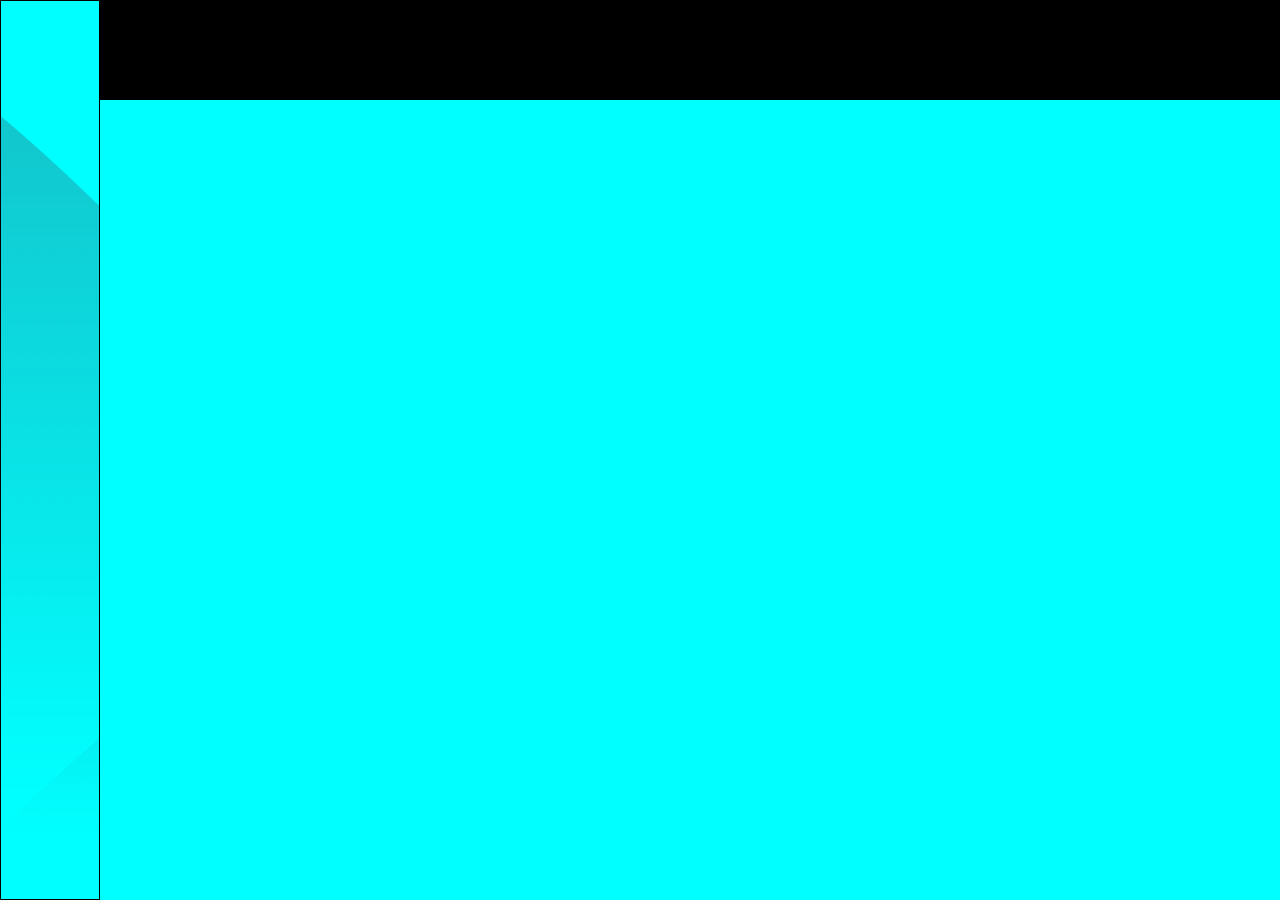
==== index.html @ ba5d227d "inserimento header e sidebar" ====
<!DOCTYPE html>
<html lang="en">
<head>
    <meta charset="UTF-8">
    <meta http-equiv="X-UA-Compatible" content="IE=edge">
    <meta name="viewport" content="width=device-width, initial-scale=1.0">
    <!-- Custom style  -->
    <link rel="stylesheet" href="css/style.css">

    <!-- Bootstrap  -->
    <link rel="stylesheet" href="	https://cdn.jsdelivr.net/npm/bootstrap@5.3.0-alpha1/dist/css/bootstrap.min.css">

    <!-- Fontawesome  -->
    <link rel="stylesheet" href="https://cdnjs.cloudflare.com/ajax/libs/font-awesome/6.3.0/css/all.min.css" integrity="sha512-SzlrxWUlpfuzQ+pcUCosxcglQRNAq/DZjVsC0lE40xsADsfeQoEypE+enwcOiGjk/bSuGGKHEyjSoQ1zVisanQ==" crossorigin="anonymous" referrerpolicy="no-referrer" />
    <title>Dashboard</title>
</head>
<body>
    <div class="wrapper">
        <nav class="sidebar">
            <div class="content">
                <div class="sidebar-content">
                    <ul>
                        <li><i class="fa-solid fa-house"></i></li>
                        <li><i class="fa-solid fa-chart-simple"></i></li>
                        <li><i class="fa-solid fa-signal"></i></li>
                    </ul>
                </div>
            </div>
            <header class="header">

            </header>
            <div class="main-content">

            </div>
        </nav>
    </div>
</body>
</html>
---- css/style.css ----
:root {
    --sidebar-width: 100px;
    --header-height: 100px;

}

.wrapper {
    width: 100%;
    height: 100vh;

    /* debug */
    background-color: aqua;
}

.sidebar {
    width: var(--sidebar-width);
    height: 100%;
    background-image: url(../img/sidebar-bg.png);

    /* debug  */
    border: 1px solid black;
    
}

.header {
    height: var(--header-height);
    width: calc(100% - var(--sidebar-width));
    position: fixed;
    top: 0;
    right: 0;

    /* debug */
    border: 1px solid black;
    background-color: black;
}

.content {
    height: calc(100% - var(--header-height));
}


ul {
    list-style-type: none;
}
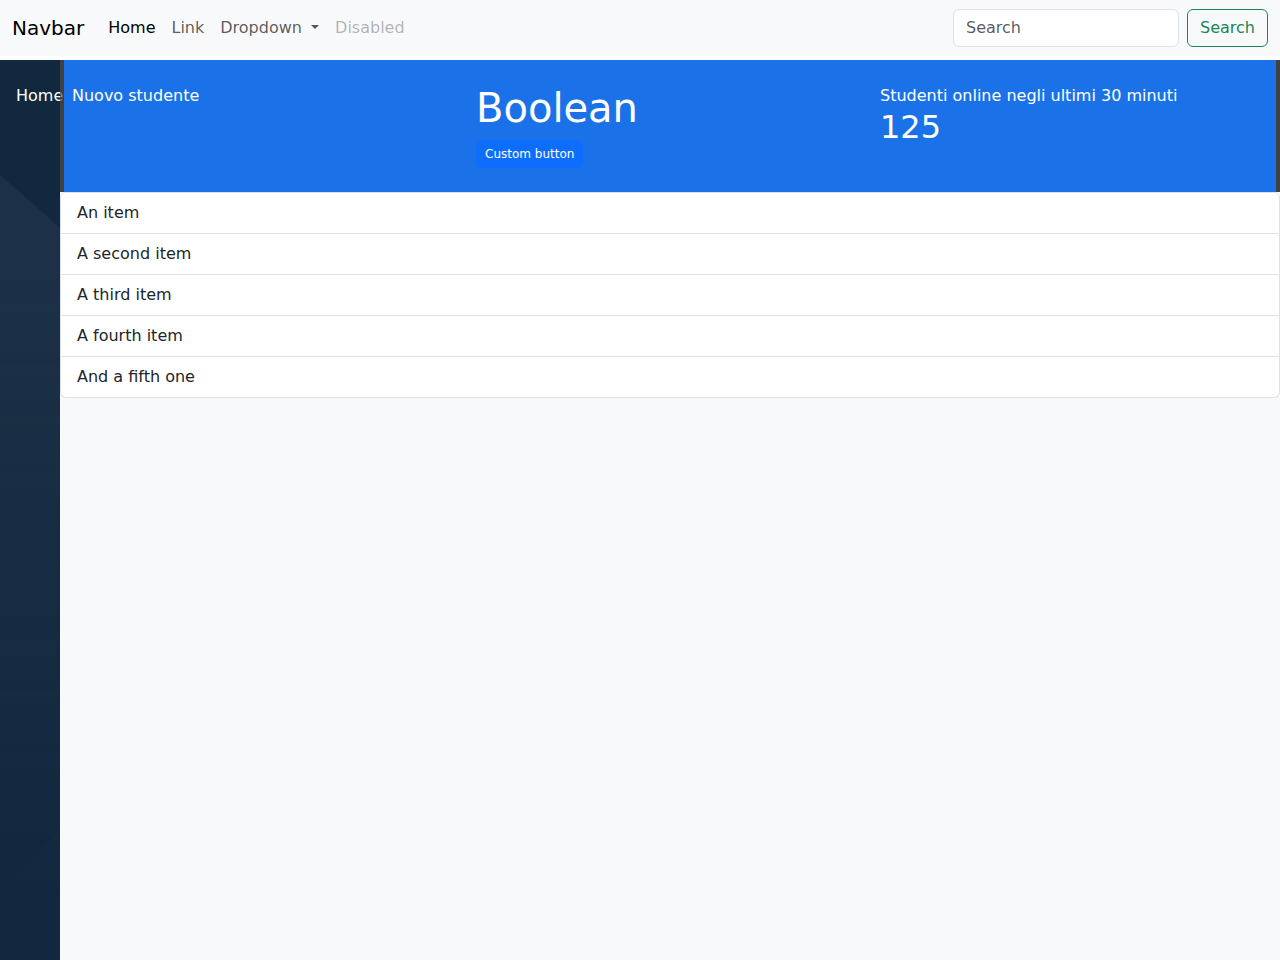
==== commit 8ad2f6eb: "responsive main top content" ====
--- a/index.html
+++ b/index.html
@@ -15,24 +15,95 @@
     <title>Dashboard</title>
 </head>
 <body>
-    <div class="wrapper">
-        <nav class="sidebar">
-            <div class="content">
-                <div class="sidebar-content">
-                    <ul>
-                        <li><i class="fa-solid fa-house"></i></li>
-                        <li><i class="fa-solid fa-chart-simple"></i></li>
-                        <li><i class="fa-solid fa-signal"></i></li>
+    <div class="ms_wrapper">
+        <header class="ms_header">
+            <nav class="navbar navbar-expand-lg bg-body-tertiary">
+                <div class="container-fluid">
+                  <a class="navbar-brand" href="#">Navbar</a>
+                  <button class="navbar-toggler" type="button" data-bs-toggle="collapse" data-bs-target="#navbarSupportedContent" aria-controls="navbarSupportedContent" aria-expanded="false" aria-label="Toggle navigation">
+                    <span class="navbar-toggler-icon"></span>
+                  </button>
+                  <div class="collapse navbar-collapse" id="navbarSupportedContent">
+                    <ul class="navbar-nav me-auto mb-2 mb-lg-0">
+                      <li class="nav-item">
+                        <a class="nav-link active" aria-current="page" href="#">Home</a>
+                      </li>
+                      <li class="nav-item">
+                        <a class="nav-link" href="#">Link</a>
+                      </li>
+                      <li class="nav-item dropdown">
+                        <a class="nav-link dropdown-toggle" href="#" role="button" data-bs-toggle="dropdown" aria-expanded="false">
+                          Dropdown
+                        </a>
+                        <ul class="dropdown-menu">
+                          <li><a class="dropdown-item" href="#">Action</a></li>
+                          <li><a class="dropdown-item" href="#">Another action</a></li>
+                          <li><hr class="dropdown-divider"></li>
+                          <li><a class="dropdown-item" href="#">Something else here</a></li>
+                        </ul>
+                      </li>
+                      <li class="nav-item">
+                        <a class="nav-link disabled">Disabled</a>
+                      </li>
                     </ul>
+                    <form class="d-flex" role="search">
+                      <input class="form-control me-2" type="search" placeholder="Search" aria-label="Search">
+                      <button class="btn btn-outline-success" type="submit">Search</button>
+                    </form>
+                  </div>
+                </div>
+              </nav>
+        </header>
+        <nav class="ms_sidebar">
+            
+            <div class="ms_content">
+                <div class="ms_sidebar-content">
+                    <ul class="list-group py-4 px-3">
+                        <li><a href=""><i class="fa-solid fa-house"></i></a><span>Home</span></li>
+                        <li><a href=""><i class="fa-solid fa-chart-simple"></i></a></li>
+                        <li><a href=""><i class="fa-solid fa-signal"></i></a></li>
+                    </ul>
+
+                    <div class="ms_gear py-4 px-3">
+                        <i class="fa-solid fa-gear"></i>
+                    </div>
                 </div>
             </div>
-            <header class="header">
 
-            </header>
-            <div class="main-content">
-
+            <div class="ms_main-content">
+                <div class="container-fluid">
+                    <div class="row ms_top-content py-4 row-cols-1 row-cols-md-3 g-3">
+                        <div class="col ms_new-student">
+                            <span>Nuovo studente</span><i class="fa-regular fa-square-plus"></i>
+                        </div>
+                        <div class="col ms_boolean">
+                            <h1>Boolean</h1>
+                            <button type="button" class="btn btn-primary"
+                            style="--bs-btn-padding-y: .25rem; --bs-btn-padding-x: .5rem; --bs-btn-font-size: .75rem;">
+                            Custom button
+                            </button>
+                        </div>
+                        <div class="col ms_online-students">
+                            <span>Studenti online negli ultimi 30 minuti</span>
+                            <h2>125</h2>
+                        </div>
+                    </div>
+                </div>
+                <div class="ms_bottom-content">
+                    <ul class="list-group">
+                        <li class="list-group-item">An item</li>
+                        <li class="list-group-item">A second item</li>
+                        <li class="list-group-item">A third item</li>
+                        <li class="list-group-item">A fourth item</li>
+                        <li class="list-group-item">And a fifth one</li>
+                      </ul>
+                </div>
             </div>
         </nav>
+
+       
+
+        
     </div>
 </body>
 </html>--- a/css/style.css
+++ b/css/style.css
@@ -1,46 +1,79 @@
 :root {
-    --sidebar-width: 100px;
-    --header-height: 100px;
+    --sidebar-width: 60px;
+    --header-height: 60px;
 
 }
 
-.wrapper {
+/* MAIN CONTENT  */
+.ms_wrapper {
     width: 100%;
     height: 100vh;
-
-    /* debug */
-    background-color: aqua;
+    /* debug  */
+    background-color: grey;
 }
 
-.sidebar {
+/* SIDEBAR  */
+.ms_sidebar {
+   width: 100%;
+   display: flex;
+}
+
+.ms_sidebar-content {
     width: var(--sidebar-width);
-    height: 100%;
+    height: 100vh;
     background-image: url(../img/sidebar-bg.png);
+    background-color: #11283e;
+    color: white;
 
-    /* debug  */
-    border: 1px solid black;
+}
+
+.ms_main-content {
+    /* overflow-y: auto; */
+    background-color: rgba(0,0,0,0.5);
     
 }
 
-.header {
-    height: var(--header-height);
-    width: calc(100% - var(--sidebar-width));
-    position: fixed;
-    top: 0;
-    right: 0;
-
-    /* debug */
-    border: 1px solid black;
-    background-color: black;
-}
-
-.content {
+.ms_content {
     height: calc(100% - var(--header-height));
 }
-
 
 ul {
     list-style-type: none;
 }
-                    
+
+ul a {
+    color: white;
+}
+
+
+
+/* HEADER  */
+.ms_header {
+    height: var(--header-height);
+    width: 100%;
+    background-color: #ffffff;
+}
+
+
+/* CENTER CONTENT  */
+
+.ms_main-content {
+    overflow-y: auto;
+    width: 100%;
+    height: 100vh;
+    
+}
+.ms_top-content {
+    height: fit-content;
+    background-color: #1b72e8;
+    color: white;
+}
+
+.ms_bottom-content {
+    height: 100%;
+    background-color: #f8f9fa;
+}
+
+
+                  
                     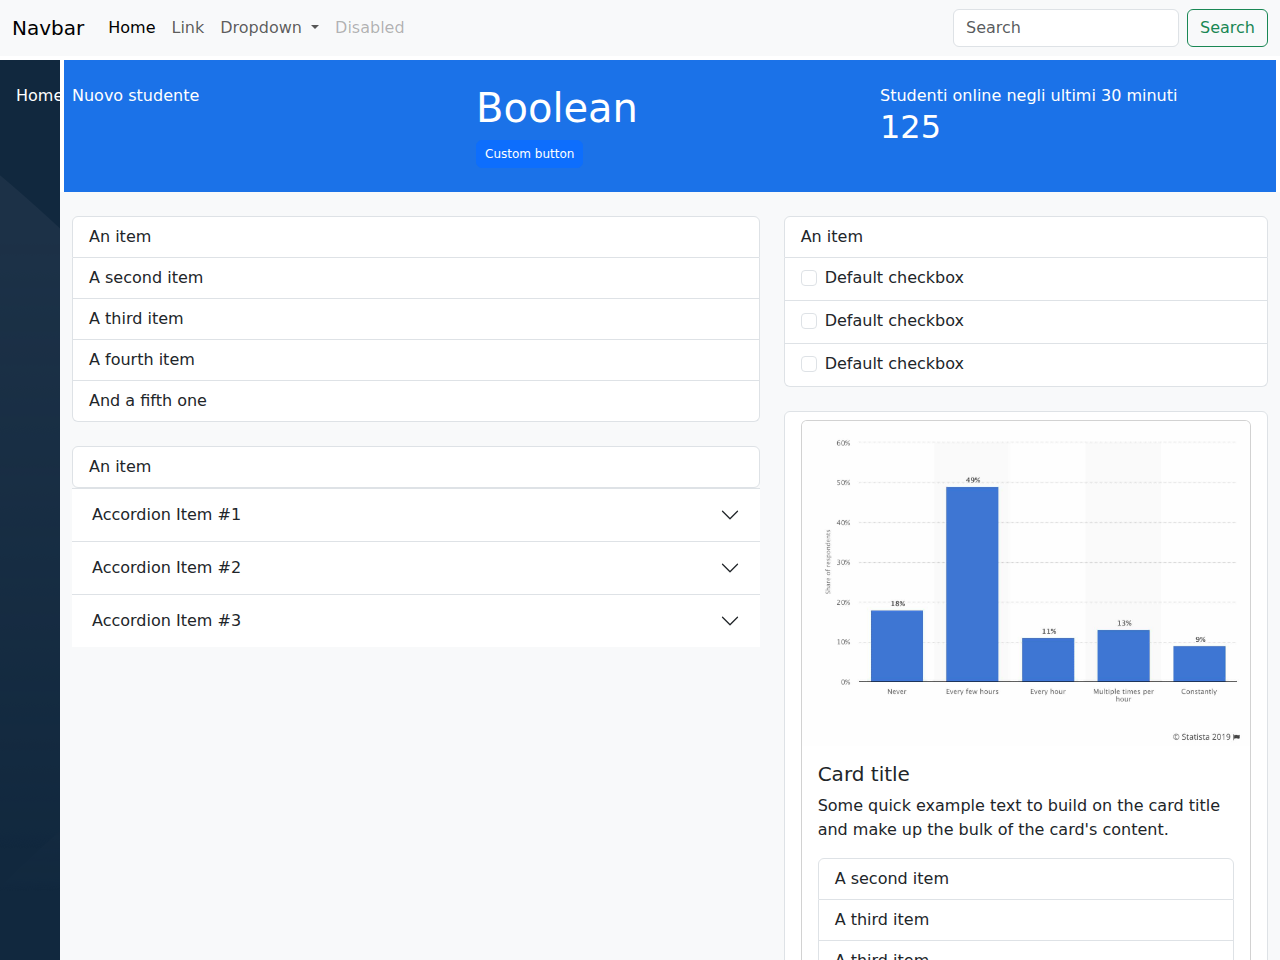
==== commit 8266802f: "inserimento contenuti" ====
--- a/index.html
+++ b/index.html
@@ -89,15 +89,125 @@
                         </div>
                     </div>
                 </div>
+
+                <!-- Contenuto diviso da tabelle -->
                 <div class="ms_bottom-content">
-                    <ul class="list-group">
-                        <li class="list-group-item">An item</li>
-                        <li class="list-group-item">A second item</li>
-                        <li class="list-group-item">A third item</li>
-                        <li class="list-group-item">A fourth item</li>
-                        <li class="list-group-item">And a fifth one</li>
-                      </ul>
-                </div>
+                    <div class="container-fluid">
+                      <div class="row">
+                        
+                        <div class="col-12 col-lg-7 py-4 ">
+
+                          <!-- Prossime classi -->
+                          
+                          <ul class="list-group">
+                            <li class="list-group-item">An item</li>
+                            <li class="list-group-item">A second item</li>
+                            <li class="list-group-item">A third item</li>
+                            <li class="list-group-item">A fourth item</li>
+                            <li class="list-group-item">And a fifth one</li>
+                          </ul>                    
+                                  
+                          <!--/ Prossime classi -->
+
+                          <!-- FAQ  -->
+                          <div class="accordion accordion-flush py-4" id="accordionFlushExample">
+                            <ul class="list-group ">
+                              <li class="list-group-item">An item</li>
+                            </ul>
+                            <div class="accordion-item">
+                              <h2 class="accordion-header" id="flush-headingOne">
+                                <button class="accordion-button collapsed" type="button" data-bs-toggle="collapse" data-bs-target="#flush-collapseOne" aria-expanded="false" aria-controls="flush-collapseOne">
+                                  Accordion Item #1
+                                </button>
+                              </h2>
+                              <div id="flush-collapseOne" class="accordion-collapse collapse" aria-labelledby="flush-headingOne" data-bs-parent="#accordionFlushExample">
+                                <div class="accordion-body">Placeholder content for this accordion, which is intended to demonstrate the <code>.accordion-flush</code> class. This is the first item's accordion body.</div>
+                              </div>
+                            </div>
+                            <div class="accordion-item">
+                              <h2 class="accordion-header" id="flush-headingTwo">
+                                <button class="accordion-button collapsed" type="button" data-bs-toggle="collapse" data-bs-target="#flush-collapseTwo" aria-expanded="false" aria-controls="flush-collapseTwo">
+                                  Accordion Item #2
+                                </button>
+                              </h2>
+                              <div id="flush-collapseTwo" class="accordion-collapse collapse" aria-labelledby="flush-headingTwo" data-bs-parent="#accordionFlushExample">
+                                <div class="accordion-body">Placeholder content for this accordion, which is intended to demonstrate the <code>.accordion-flush</code> class. This is the second item's accordion body. Let's imagine this being filled with some actual content.</div>
+                              </div>
+                            </div>
+                            <div class="accordion-item">
+                              <h2 class="accordion-header" id="flush-headingThree">
+                                <button class="accordion-button collapsed" type="button" data-bs-toggle="collapse" data-bs-target="#flush-collapseThree" aria-expanded="false" aria-controls="flush-collapseThree">
+                                  Accordion Item #3
+                                </button>
+                              </h2>
+                              <div id="flush-collapseThree" class="accordion-collapse collapse" aria-labelledby="flush-headingThree" data-bs-parent="#accordionFlushExample">
+                                <div class="accordion-body">Placeholder content for this accordion, which is intended to demonstrate the <code>.accordion-flush</code> class. This is the third item's accordion body. Nothing more exciting happening here in terms of content, but just filling up the space to make it look, at least at first glance, a bit more representative of how this would look in a real-world application.</div>
+                              </div>
+                            </div>
+                          </div>
+                          <!-- /FAQ  -->
+
+                        </div>
+
+                        <!-- Checklist ToDo  -->
+                        <div class="col-12 col-lg-5 py-4">
+                          <ul class="list-group">
+                            <li class="list-group-item">An item</li>
+                            <li class="list-group-item">
+                              <div class="form-check">
+                                <input class="form-check-input" type="checkbox" value="" id="defaultCheck1">
+                                <label class="form-check-label" for="defaultCheck1">
+                                  Default checkbox
+                                </label>
+                              </div>
+                            </li>
+                            <li class="list-group-item">
+                              <div class="form-check">
+                                <input class="form-check-input" type="checkbox" value="" id="defaultCheck1">
+                                <label class="form-check-label" for="defaultCheck1">
+                                  Default checkbox
+                                </label>
+                              </div>
+                            </li>
+                            <li class="list-group-item mb-4">
+                              <div class="form-check">
+                                <input class="form-check-input" type="checkbox" value="" id="defaultCheck1">
+                                <label class="form-check-label" for="defaultCheck1">
+                                  Default checkbox
+                                </label>
+                              </div>
+                            </li>
+                          </ul>
+                          <!-- /Checklist ToDo  -->
+
+                          <!-- Utenti attivi -->
+                          
+                          <ul class="list-group">
+                            <li class="list-group-item">
+                              <div class="card" style="width: 100%;">
+                                <img src="./img/stats.jpeg" class="card-img-top" alt="...">
+                                <div class="card-body">
+                                  <h5 class="card-title">Card title</h5>
+                                  <p class="card-text">Some quick example text to build on the card title and make up the bulk of the card's content.</p>
+                                  <ul class="list-group">
+                                    <li class="list-group-item">A second item</li>
+                                    <li class="list-group-item">A third item</li>
+                                    <li class="list-group-item">A third item</li>
+                                  </ul>
+                                </div>
+                              </div>
+                            </li>
+                           
+                          </ul>
+                          <!-- /Utenti attivi -->
+                          
+
+                        </div>
+                      </div>
+                    </div>
+                </div>
+                <!-- /Content divided by tables -->
+
             </div>
         </nav>
 
--- a/css/style.css
+++ b/css/style.css
@@ -8,14 +8,14 @@
 .ms_wrapper {
     width: 100%;
     height: 100vh;
-    /* debug  */
-    background-color: grey;
+    
 }
 
 /* SIDEBAR  */
 .ms_sidebar {
    width: 100%;
    display: flex;
+   overflow-y: auto;
 }
 
 .ms_sidebar-content {
@@ -28,9 +28,8 @@
 }
 
 .ms_main-content {
-    /* overflow-y: auto; */
-    background-color: rgba(0,0,0,0.5);
-    
+    overflow-y: auto;
+   
 }
 
 .ms_content {
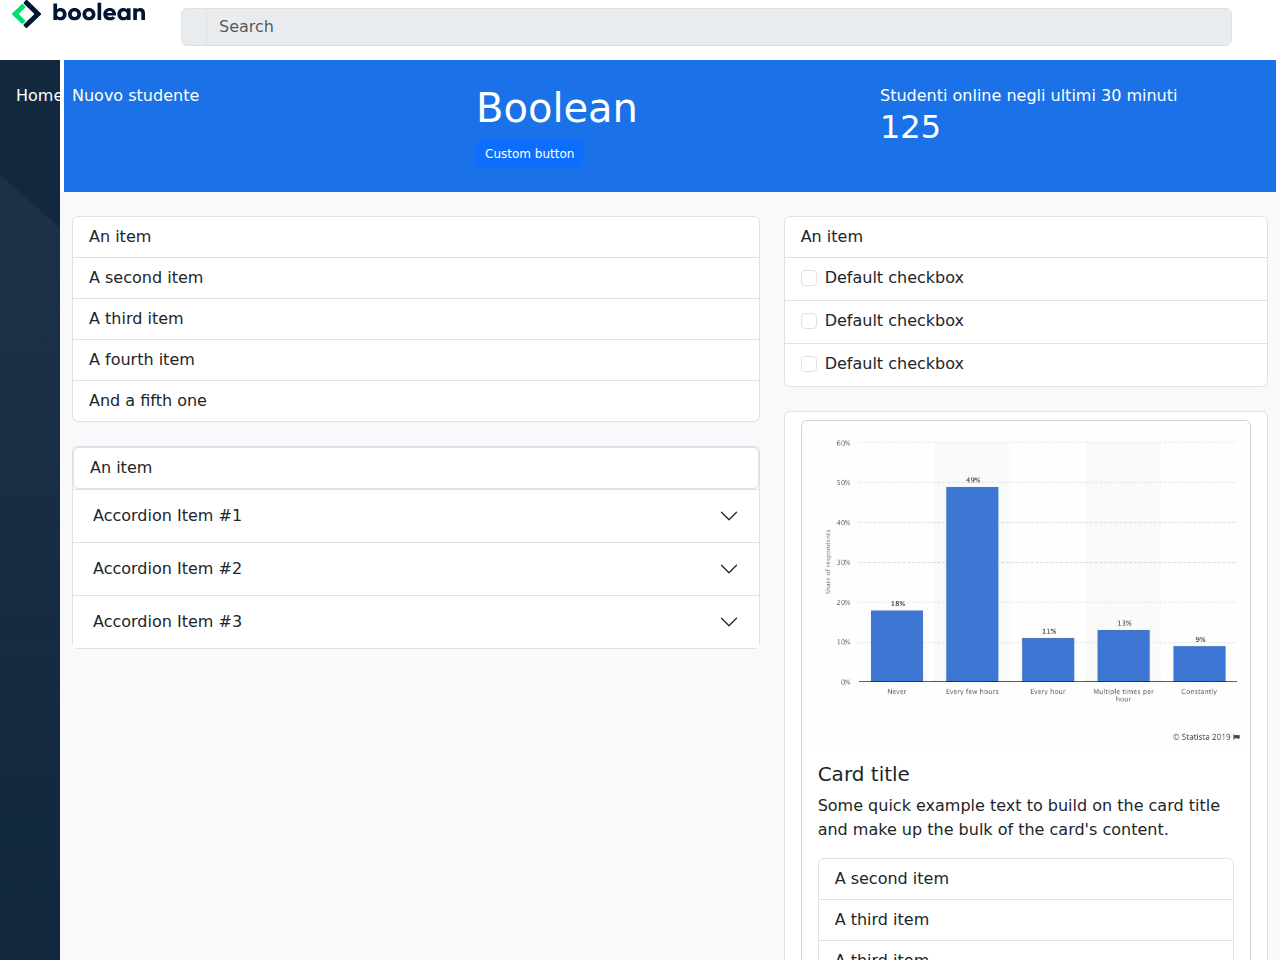
==== commit 04427a74: "fix header e contenuto" ====
--- a/index.html
+++ b/index.html
@@ -17,42 +17,34 @@
 <body>
     <div class="ms_wrapper">
         <header class="ms_header">
-            <nav class="navbar navbar-expand-lg bg-body-tertiary">
-                <div class="container-fluid">
-                  <a class="navbar-brand" href="#">Navbar</a>
-                  <button class="navbar-toggler" type="button" data-bs-toggle="collapse" data-bs-target="#navbarSupportedContent" aria-controls="navbarSupportedContent" aria-expanded="false" aria-label="Toggle navigation">
-                    <span class="navbar-toggler-icon"></span>
-                  </button>
-                  <div class="collapse navbar-collapse" id="navbarSupportedContent">
-                    <ul class="navbar-nav me-auto mb-2 mb-lg-0">
-                      <li class="nav-item">
-                        <a class="nav-link active" aria-current="page" href="#">Home</a>
-                      </li>
-                      <li class="nav-item">
-                        <a class="nav-link" href="#">Link</a>
-                      </li>
-                      <li class="nav-item dropdown">
-                        <a class="nav-link dropdown-toggle" href="#" role="button" data-bs-toggle="dropdown" aria-expanded="false">
-                          Dropdown
-                        </a>
-                        <ul class="dropdown-menu">
-                          <li><a class="dropdown-item" href="#">Action</a></li>
-                          <li><a class="dropdown-item" href="#">Another action</a></li>
-                          <li><hr class="dropdown-divider"></li>
-                          <li><a class="dropdown-item" href="#">Something else here</a></li>
-                        </ul>
-                      </li>
-                      <li class="nav-item">
-                        <a class="nav-link disabled">Disabled</a>
-                      </li>
-                    </ul>
-                    <form class="d-flex" role="search">
-                      <input class="form-control me-2" type="search" placeholder="Search" aria-label="Search">
-                      <button class="btn btn-outline-success" type="submit">Search</button>
+            <div class="container-fluid">
+              <div class="row">
+                <!-- logo  -->
+                <div class="col-auto">
+                  <img src="./img/logo.svg" alt="">
+                </div>
+                <!-- /logo  -->
+
+                <!-- barra cerca  -->
+                <div class="col">
+                  <nav class="navbar">
+                    <form class="container-fluid">
+                      <div class="input-group">
+                        <span class="input-group-text bg-body-secondary" id="basic-addon1"><i class="fa-solid fa-magnifying-glass"></i></span>
+                        <input type="text" class="form-control bg-body-secondary" placeholder="Search" aria-label="Username" aria-describedby="basic-addon1">
+                      </div>
                     </form>
-                  </div>
-                </div>
-              </nav>
+                  </nav>
+                </div>
+                <div class="col-auto">
+                  <i class="fa-solid fa-list"></i>
+                  <i class="fa-solid fa-circle-question"></i>
+                  <i class="fa-solid fa-ellipsis-vertical"></i>
+                  <i class="fa-solid fa-bell"></i>
+                </div>           
+                
+              </div>
+            </div>
         </header>
         <nav class="ms_sidebar">
             
@@ -110,7 +102,7 @@
                           <!--/ Prossime classi -->
 
                           <!-- FAQ  -->
-                          <div class="accordion accordion-flush py-4" id="accordionFlushExample">
+                          <div class="accordion accordion-flush border rounded rounded-end my-4" id="accordionFlushExample">
                             <ul class="list-group ">
                               <li class="list-group-item">An item</li>
                             </ul>
@@ -190,7 +182,7 @@
                                   <h5 class="card-title">Card title</h5>
                                   <p class="card-text">Some quick example text to build on the card title and make up the bulk of the card's content.</p>
                                   <ul class="list-group">
-                                    <li class="list-group-item">A second item</li>
+                                    <li class="list-group-item border">A second item</li>
                                     <li class="list-group-item">A third item</li>
                                     <li class="list-group-item">A third item</li>
                                   </ul>
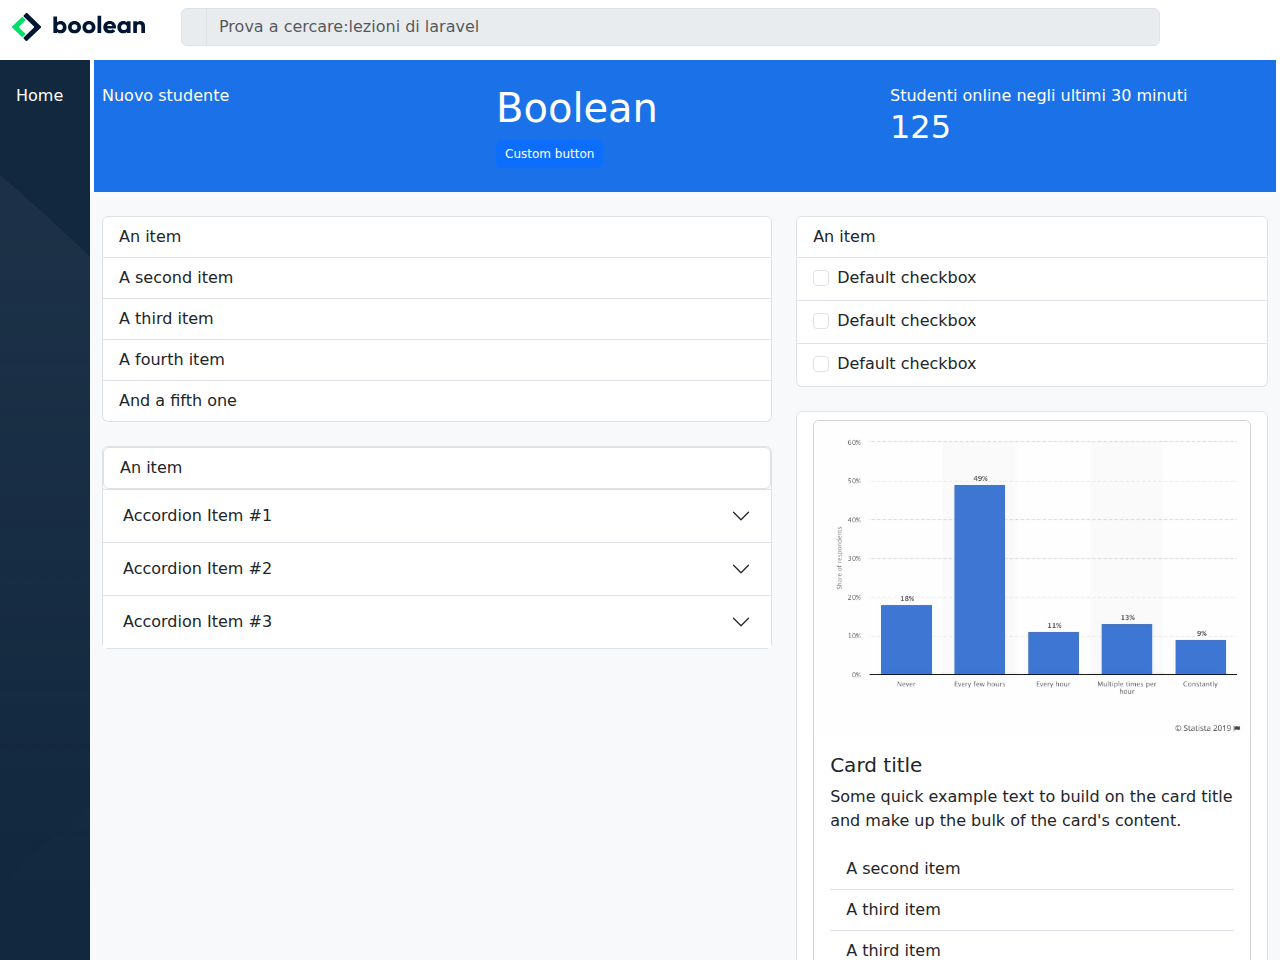
==== commit e0ee2231: "completamento header responsive" ====
--- a/index.html
+++ b/index.html
@@ -6,6 +6,7 @@
     <meta name="viewport" content="width=device-width, initial-scale=1.0">
     <!-- Custom style  -->
     <link rel="stylesheet" href="css/style.css">
+    <link rel="stylesheet" href="css/responsive.css">
 
     <!-- Bootstrap  -->
     <link rel="stylesheet" href="	https://cdn.jsdelivr.net/npm/bootstrap@5.3.0-alpha1/dist/css/bootstrap.min.css">
@@ -18,10 +19,11 @@
     <div class="ms_wrapper">
         <header class="ms_header">
             <div class="container-fluid">
-              <div class="row">
+              <div class="row align-items-center">
                 <!-- logo  -->
                 <div class="col-auto">
-                  <img src="./img/logo.svg" alt="">
+                  <img class="ms_hide" src="./img/logo.svg" alt="">
+                  <img class="ms_mobile-logo" src="./img/mobile-logo.png" alt="">
                 </div>
                 <!-- /logo  -->
 
@@ -31,16 +33,24 @@
                     <form class="container-fluid">
                       <div class="input-group">
                         <span class="input-group-text bg-body-secondary" id="basic-addon1"><i class="fa-solid fa-magnifying-glass"></i></span>
-                        <input type="text" class="form-control bg-body-secondary" placeholder="Search" aria-label="Username" aria-describedby="basic-addon1">
+                        <input type="text" class="form-control bg-body-secondary" placeholder="Prova a cercare:lezioni di laravel" aria-label="Username" aria-describedby="basic-addon1">
                       </div>
                     </form>
                   </nav>
                 </div>
-                <div class="col-auto">
+                <div class="col-auto d-flex gap-4">
+                  <div class="ms_hide">
                   <i class="fa-solid fa-list"></i>
+                </div>
+                <div class="ms_hide">
                   <i class="fa-solid fa-circle-question"></i>
+                </div>
+                <div class="ms_hide">
                   <i class="fa-solid fa-ellipsis-vertical"></i>
-                  <i class="fa-solid fa-bell"></i>
+                </div>
+                <div class="">
+                  <i class="fa-solid fa-bell text-warning"></i>
+                </div>
                 </div>           
                 
               </div>
@@ -181,8 +191,8 @@
                                 <div class="card-body">
                                   <h5 class="card-title">Card title</h5>
                                   <p class="card-text">Some quick example text to build on the card title and make up the bulk of the card's content.</p>
-                                  <ul class="list-group">
-                                    <li class="list-group-item border">A second item</li>
+                                  <ul class="list-group list-group-flush">
+                                    <li class="list-group-item ">A second item</li>
                                     <li class="list-group-item">A third item</li>
                                     <li class="list-group-item">A third item</li>
                                   </ul>
--- a/css/style.css
+++ b/css/style.css
@@ -3,6 +3,7 @@
     --header-height: 60px;
 
 }
+
 
 /* MAIN CONTENT  */
 .ms_wrapper {
@@ -10,6 +11,7 @@
     height: 100vh;
     
 }
+
 
 /* SIDEBAR  */
 .ms_sidebar {
@@ -53,6 +55,10 @@
     background-color: #ffffff;
 }
 
+.ms_mobile-logo {
+    width: 50px;
+    height: 50px;
+}
 
 /* CENTER CONTENT  */
 
--- a/css/responsive.css
+++ b/css/responsive.css
@@ -0,0 +1,19 @@
+@media screen and (min-width: 1140px) {
+    .ms_sidebar-content {
+        width: calc(30px + var(--sidebar-width))
+    }
+}
+
+@media screen and (max-width: 768px) {
+    .ms_hide {
+        display: none;
+    }
+
+
+}
+
+@media screen and (min-width: 769px) {
+    .ms_mobile-logo {
+        display: none;
+    }
+}
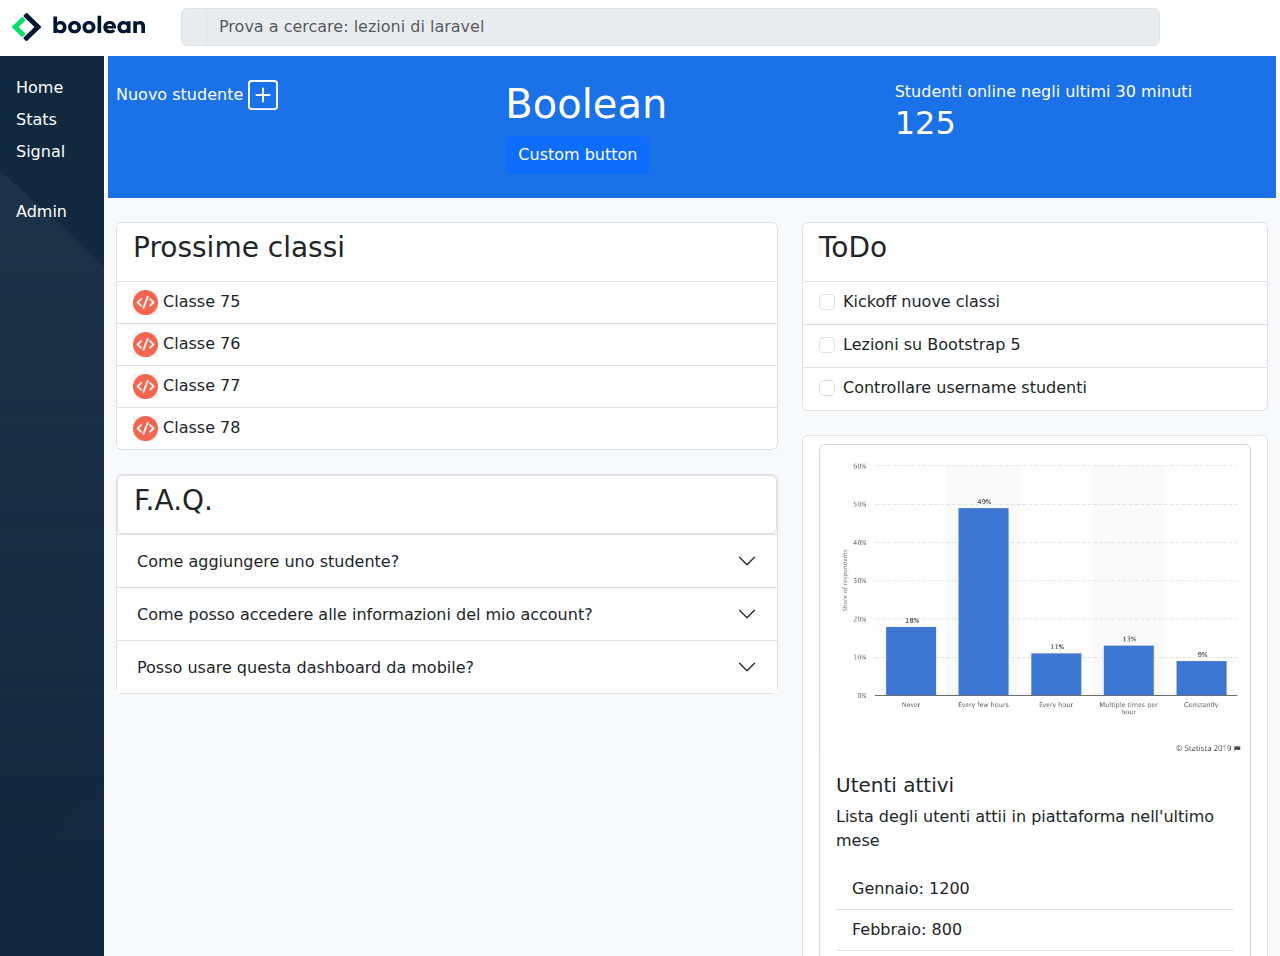
==== commit c2defc7b: "modifiche header afondo blu e liste" ====
--- a/index.html
+++ b/index.html
@@ -33,7 +33,7 @@
                     <form class="container-fluid">
                       <div class="input-group">
                         <span class="input-group-text bg-body-secondary" id="basic-addon1"><i class="fa-solid fa-magnifying-glass"></i></span>
-                        <input type="text" class="form-control bg-body-secondary" placeholder="Prova a cercare:lezioni di laravel" aria-label="Username" aria-describedby="basic-addon1">
+                        <input type="text" class="form-control bg-body-secondary" placeholder="Prova a cercare: lezioni di laravel" aria-label="Cerca" aria-describedby="basic-addon1">
                       </div>
                     </form>
                   </nav>
@@ -58,16 +58,16 @@
         </header>
         <nav class="ms_sidebar">
             
-            <div class="ms_content">
+            <div class="ms_content position-relative">
                 <div class="ms_sidebar-content">
-                    <ul class="list-group py-4 px-3">
-                        <li><a href=""><i class="fa-solid fa-house"></i></a><span>Home</span></li>
-                        <li><a href=""><i class="fa-solid fa-chart-simple"></i></a></li>
-                        <li><a href=""><i class="fa-solid fa-signal"></i></a></li>
+                    <ul class="py-3 px-3 lh-lg ">
+                        <li><a href=""><i class="fa-solid fa-house"></i></a> <span class="ms_sidebar-text">Home</span></li>
+                        <li><a href=""><i class="fa-solid fa-chart-simple"></i></i></a> <span class="ms_sidebar-text">Stats</span></a></li>
+                        <li><a href=""><i class="fa-solid fa-signal"></i></i></a> <span class="ms_sidebar-text">Signal</span></a></li>
                     </ul>
 
-                    <div class="ms_gear py-4 px-3">
-                        <i class="fa-solid fa-gear"></i>
+                    <div class="ms_gear px-3">
+                        <i class="fa-solid fa-gear bottom-0 start-50 translate-middle-x"></i></a><span class="ms_sidebar-text">Admin</span>
                     </div>
                 </div>
             </div>
@@ -76,12 +76,15 @@
                 <div class="container-fluid">
                     <div class="row ms_top-content py-4 row-cols-1 row-cols-md-3 g-3">
                         <div class="col ms_new-student">
-                            <span>Nuovo studente</span><i class="fa-regular fa-square-plus"></i>
+                            <span>Nuovo studente</span>  <svg xmlns="http://www.w3.org/2000/svg" width="30" height="30" fill="currentColor" class="bi bi-plus-square" viewBox="0 0 16 16">
+                              <path d="M14 1a1 1 0 0 1 1 1v12a1 1 0 0 1-1 1H2a1 1 0 0 1-1-1V2a1 1 0 0 1 1-1h12zM2 0a2 2 0 0 0-2 2v12a2 2 0 0 0 2 2h12a2 2 0 0 0 2-2V2a2 2 0 0 0-2-2H2z"/>
+                              <path d="M8 4a.5.5 0 0 1 .5.5v3h3a.5.5 0 0 1 0 1h-3v3a.5.5 0 0 1-1 0v-3h-3a.5.5 0 0 1 0-1h3v-3A.5.5 0 0 1 8 4z"/>
+                            </svg>
                         </div>
                         <div class="col ms_boolean">
                             <h1>Boolean</h1>
                             <button type="button" class="btn btn-primary"
-                            style="--bs-btn-padding-y: .25rem; --bs-btn-padding-x: .5rem; --bs-btn-font-size: .75rem;">
+                            >
                             Custom button
                             </button>
                         </div>
@@ -102,11 +105,11 @@
                           <!-- Prossime classi -->
                           
                           <ul class="list-group">
-                            <li class="list-group-item">An item</li>
-                            <li class="list-group-item">A second item</li>
-                            <li class="list-group-item">A third item</li>
-                            <li class="list-group-item">A fourth item</li>
-                            <li class="list-group-item">And a fifth one</li>
+                            <li class="list-group-item"><h3>Prossime classi</h3></li>
+                            <li class="list-group-item"><img class="ms_class-logo " src="./img/class-avatar.jpg" alt=""> Classe 75</li>
+                            <li class="list-group-item"><img class="ms_class-logo " src="./img/class-avatar.jpg" alt=""> Classe 76</li>
+                            <li class="list-group-item"><img class="ms_class-logo " src="./img/class-avatar.jpg" alt=""> Classe 77</li>
+                            <li class="list-group-item"><img class="ms_class-logo " src="./img/class-avatar.jpg" alt=""> Classe 78</li>
                           </ul>                    
                                   
                           <!--/ Prossime classi -->
@@ -114,12 +117,12 @@
                           <!-- FAQ  -->
                           <div class="accordion accordion-flush border rounded rounded-end my-4" id="accordionFlushExample">
                             <ul class="list-group ">
-                              <li class="list-group-item">An item</li>
+                              <li class="list-group-item"><h3>F.A.Q.</h3></li>
                             </ul>
                             <div class="accordion-item">
                               <h2 class="accordion-header" id="flush-headingOne">
                                 <button class="accordion-button collapsed" type="button" data-bs-toggle="collapse" data-bs-target="#flush-collapseOne" aria-expanded="false" aria-controls="flush-collapseOne">
-                                  Accordion Item #1
+                                  Come aggiungere uno studente?
                                 </button>
                               </h2>
                               <div id="flush-collapseOne" class="accordion-collapse collapse" aria-labelledby="flush-headingOne" data-bs-parent="#accordionFlushExample">
@@ -129,7 +132,7 @@
                             <div class="accordion-item">
                               <h2 class="accordion-header" id="flush-headingTwo">
                                 <button class="accordion-button collapsed" type="button" data-bs-toggle="collapse" data-bs-target="#flush-collapseTwo" aria-expanded="false" aria-controls="flush-collapseTwo">
-                                  Accordion Item #2
+                                  Come posso accedere alle informazioni del mio account?
                                 </button>
                               </h2>
                               <div id="flush-collapseTwo" class="accordion-collapse collapse" aria-labelledby="flush-headingTwo" data-bs-parent="#accordionFlushExample">
@@ -139,7 +142,7 @@
                             <div class="accordion-item">
                               <h2 class="accordion-header" id="flush-headingThree">
                                 <button class="accordion-button collapsed" type="button" data-bs-toggle="collapse" data-bs-target="#flush-collapseThree" aria-expanded="false" aria-controls="flush-collapseThree">
-                                  Accordion Item #3
+                                  Posso usare questa dashboard da mobile?
                                 </button>
                               </h2>
                               <div id="flush-collapseThree" class="accordion-collapse collapse" aria-labelledby="flush-headingThree" data-bs-parent="#accordionFlushExample">
@@ -154,12 +157,12 @@
                         <!-- Checklist ToDo  -->
                         <div class="col-12 col-lg-5 py-4">
                           <ul class="list-group">
-                            <li class="list-group-item">An item</li>
+                            <li class="list-group-item"><h3>ToDo</h3></li>
                             <li class="list-group-item">
                               <div class="form-check">
                                 <input class="form-check-input" type="checkbox" value="" id="defaultCheck1">
                                 <label class="form-check-label" for="defaultCheck1">
-                                  Default checkbox
+                                  Kickoff nuove classi
                                 </label>
                               </div>
                             </li>
@@ -167,7 +170,7 @@
                               <div class="form-check">
                                 <input class="form-check-input" type="checkbox" value="" id="defaultCheck1">
                                 <label class="form-check-label" for="defaultCheck1">
-                                  Default checkbox
+                                  Lezioni su Bootstrap 5
                                 </label>
                               </div>
                             </li>
@@ -175,7 +178,7 @@
                               <div class="form-check">
                                 <input class="form-check-input" type="checkbox" value="" id="defaultCheck1">
                                 <label class="form-check-label" for="defaultCheck1">
-                                  Default checkbox
+                                  Controllare username studenti
                                 </label>
                               </div>
                             </li>
@@ -189,12 +192,15 @@
                               <div class="card" style="width: 100%;">
                                 <img src="./img/stats.jpeg" class="card-img-top" alt="...">
                                 <div class="card-body">
-                                  <h5 class="card-title">Card title</h5>
-                                  <p class="card-text">Some quick example text to build on the card title and make up the bulk of the card's content.</p>
+                                  <h5 class="card-title">Utenti attivi</h5>
+                                  <p class="card-text">Lista degli utenti attii in piattaforma nell'ultimo mese</p>
                                   <ul class="list-group list-group-flush">
-                                    <li class="list-group-item ">A second item</li>
-                                    <li class="list-group-item">A third item</li>
-                                    <li class="list-group-item">A third item</li>
+                                    <li class="list-group-item ">Gennaio: 1200</li>
+                                    <li class="list-group-item">Febbraio: 800</li>
+                                    <li class="list-group-item">Marzo: 1500</li>
+                                    <a href="#" class="list-group-item list-group-item-action active text-primary text-decoration-underline  bg-transparent border border-0" aria-current="true">
+                                      Visualizza report approfondito
+                                    </a>
                                   </ul>
                                 </div>
                               </div>
--- a/css/style.css
+++ b/css/style.css
@@ -1,6 +1,6 @@
 :root {
-    --sidebar-width: 60px;
-    --header-height: 60px;
+    --sidebar-width: 4rem;
+    --header-height: 3.5rem;
 
 }
 
@@ -17,7 +17,6 @@
 .ms_sidebar {
    width: 100%;
    display: flex;
-   overflow-y: auto;
 }
 
 .ms_sidebar-content {
@@ -60,6 +59,26 @@
     height: 50px;
 }
 
+.ms_class-logo {
+    width: 25px;
+    height: 25px;
+}
+
+.btn-bd-primary {
+    --bs-btn-font-weight: 600;
+    --bs-btn-color: var(--bs-white);
+    --bs-btn-bg: var(--bd-violet);
+    --bs-btn-border-color: var(--bd-violet);
+    --bs-btn-border-radius: .5rem;
+    --bs-btn-hover-color: var(--bs-white);
+    --bs-btn-hover-bg: #{shade-color($bd-violet, 10%)};
+    --bs-btn-hover-border-color: #{shade-color($bd-violet, 10%)};
+    --bs-btn-focus-shadow-rgb: var(--bd-violet-rgb);
+    --bs-btn-active-color: var(--bs-btn-hover-color);
+    --bs-btn-active-bg: #{shade-color($bd-violet, 20%)};
+    --bs-btn-active-border-color: #{shade-color($bd-violet, 20%)};
+  }
+
 /* CENTER CONTENT  */
 
 .ms_main-content {
--- a/css/responsive.css
+++ b/css/responsive.css
@@ -1,6 +1,17 @@
+@media screen and (max-width: 1139px) {
+    
+
+    .ms_sidebar-text {
+        display: none;
+
+    }
+
+    
+}
+
 @media screen and (min-width: 1140px) {
-    .ms_sidebar-content {
-        width: calc(30px + var(--sidebar-width))
+    :root {
+        --sidebar-width: 6.5rem;
     }
 }
 
@@ -10,6 +21,7 @@
     }
 
 
+
 }
 
 @media screen and (min-width: 769px) {
